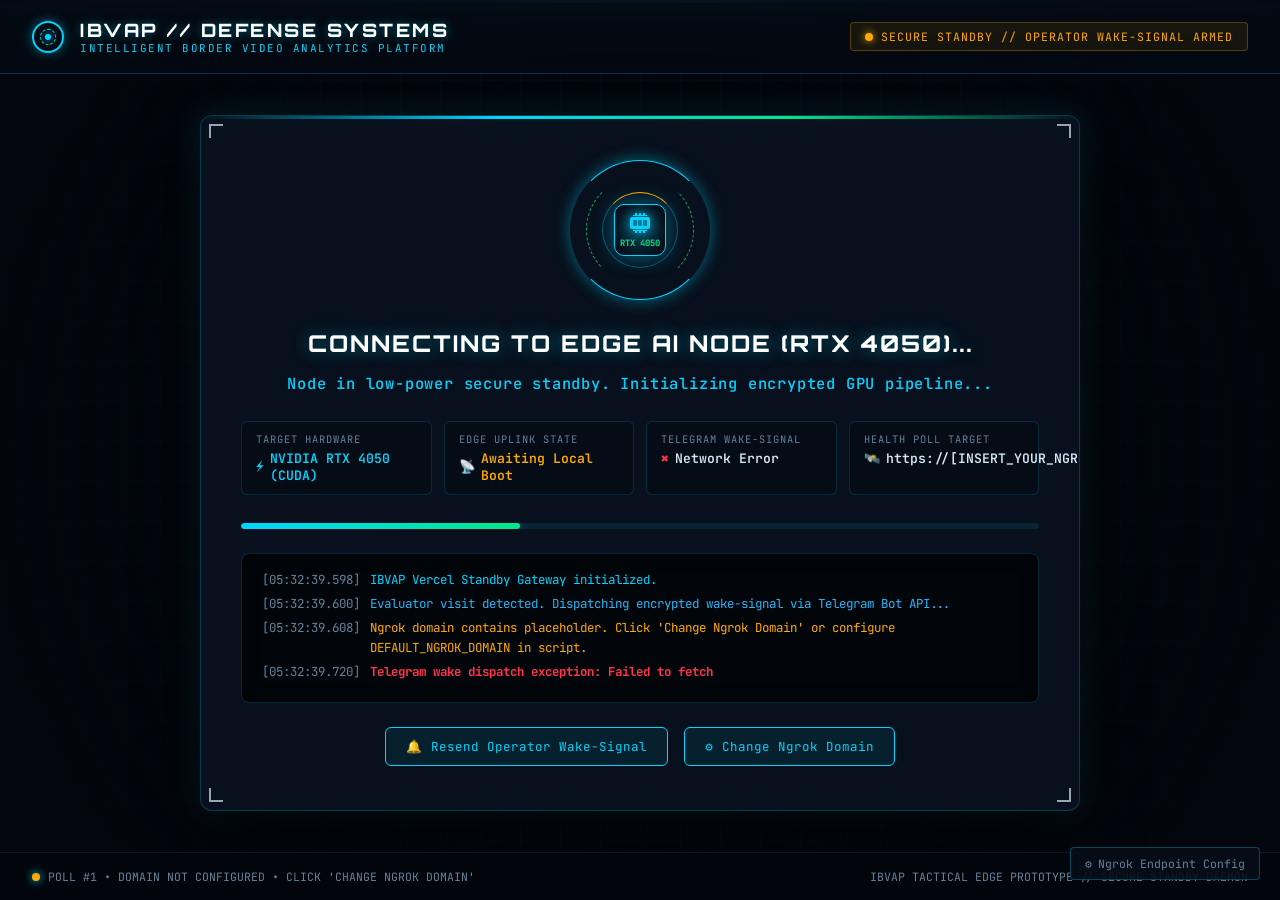
==== standby/index.html @ 7b565c53 "feat: add Vercel standby frontend with Telegram alert and /api/health endpoint" ====
<!DOCTYPE html>
<html lang="en">
<head>
  <meta charset="UTF-8" />
  <meta name="viewport" content="width=device-width, initial-scale=1.0" />
  <title>IBVAP // Standby - Connecting to Edge AI Node (RTX 4050)</title>
  <meta name="description" content="Intelligent Border Video Analytics Platform (IBVAP) Edge Node Standby Gateway. Automated GPU Node Awakening & Live Dashboard Handshake." />

  <!-- Google Fonts: Orbitron, JetBrains Mono, Inter -->
  <link rel="preconnect" href="https://fonts.googleapis.com" />
  <link rel="preconnect" href="https://fonts.gstatic.com" crossorigin />
  <link href="https://fonts.googleapis.com/css2?family=Inter:wght@300;400;500;600;700&family=JetBrains+Mono:ital,wght@0,300;0,400;0,600;0,700;1,400&family=Orbitron:wght@600;700;800;900&display=swap" rel="stylesheet" />

  <style>
    :root {
      --bg-deep: #03070d;
      --bg-surface: #070e18;
      --bg-card: rgba(10, 20, 34, 0.78);
      --bg-card-border: rgba(0, 212, 255, 0.22);
      
      --cyan-core: #00d4ff;
      --cyan-glow: rgba(0, 212, 255, 0.45);
      --cyan-dim: rgba(0, 212, 255, 0.12);

      --emerald-core: #00e887;
      --emerald-glow: rgba(0, 232, 135, 0.5);
      --emerald-dim: rgba(0, 232, 135, 0.12);

      --amber-core: #ffaa00;
      --amber-glow: rgba(255, 170, 0, 0.4);
      --amber-dim: rgba(255, 170, 0, 0.12);

      --red-core: #ff334b;
      --red-glow: rgba(255, 51, 75, 0.4);

      --text-main: #d3e7f5;
      --text-dim: #648299;
      --text-highlight: #ffffff;

      --font-display: 'Orbitron', -apple-system, sans-serif;
      --font-mono: 'JetBrains Mono', monospace;
      --font-body: 'Inter', -apple-system, sans-serif;
    }

    * {
      box-sizing: border-box;
      margin: 0;
      padding: 0;
    }

    body {
      background-color: var(--bg-deep);
      color: var(--text-main);
      font-family: var(--font-body);
      min-height: 100vh;
      overflow-x: hidden;
      display: flex;
      flex-direction: column;
      justify-content: space-between;
      position: relative;
    }

    /* Tactical Background Matrix Grid & Radial Scan */
    .bg-grid {
      position: fixed;
      inset: 0;
      background-image: 
        linear-gradient(to right, rgba(0, 212, 255, 0.04) 1px, transparent 1px),
        linear-gradient(to bottom, rgba(0, 212, 255, 0.04) 1px, transparent 1px);
      background-size: 40px 40px;
      pointer-events: none;
      z-index: 0;
    }

    .bg-vignette {
      position: fixed;
      inset: 0;
      background: radial-gradient(circle at center, transparent 20%, #03070d 85%);
      pointer-events: none;
      z-index: 1;
    }

    .scanline {
      position: fixed;
      top: 0;
      left: 0;
      width: 100%;
      height: 3px;
      background: linear-gradient(90deg, transparent, var(--cyan-core), transparent);
      opacity: 0.6;
      box-shadow: 0 0 16px var(--cyan-core);
      animation: scanline 7s ease-in-out infinite;
      pointer-events: none;
      z-index: 2;
    }

    @keyframes scanline {
      0% { top: -5%; opacity: 0; }
      15% { opacity: 0.6; }
      85% { opacity: 0.6; }
      100% { top: 105%; opacity: 0; }
    }

    /* Top Military Header */
    header {
      position: relative;
      z-index: 10;
      display: flex;
      align-items: center;
      justify-content: space-between;
      padding: 18px 32px;
      border-bottom: 1px solid var(--bg-card-border);
      background: rgba(4, 10, 18, 0.85);
      backdrop-filter: blur(12px);
    }

    .brand-cluster {
      display: flex;
      align-items: center;
      gap: 16px;
    }

    .radar-icon {
      width: 32px;
      height: 32px;
      border: 2px solid var(--cyan-core);
      border-radius: 50%;
      position: relative;
      display: flex;
      align-items: center;
      justify-content: center;
      box-shadow: 0 0 12px var(--cyan-glow);
    }

    .radar-icon::before {
      content: '';
      position: absolute;
      width: 14px;
      height: 14px;
      border-radius: 50%;
      border: 1px dashed var(--cyan-core);
      animation: spin 6s linear infinite;
    }

    .radar-icon::after {
      content: '';
      width: 6px;
      height: 6px;
      background: var(--cyan-core);
      border-radius: 50%;
      box-shadow: 0 0 8px var(--cyan-core);
    }

    @keyframes spin {
      from { transform: rotate(0deg); }
      to { transform: rotate(360deg); }
    }

    .brand-title {
      font-family: var(--font-display);
      font-size: 1.15rem;
      letter-spacing: 2.5px;
      font-weight: 800;
      color: var(--text-highlight);
      text-shadow: 0 0 10px var(--cyan-glow);
    }

    .brand-sub {
      font-family: var(--font-mono);
      font-size: 0.68rem;
      letter-spacing: 1.5px;
      color: var(--cyan-core);
    }

    .security-badge {
      display: flex;
      align-items: center;
      gap: 8px;
      background: rgba(255, 170, 0, 0.08);
      border: 1px solid rgba(255, 170, 0, 0.28);
      padding: 6px 14px;
      border-radius: 4px;
      font-family: var(--font-mono);
      font-size: 0.72rem;
      letter-spacing: 1px;
      color: var(--amber-core);
    }

    .pulsing-amber-dot {
      width: 8px;
      height: 8px;
      background: var(--amber-core);
      border-radius: 50%;
      box-shadow: 0 0 8px var(--amber-core);
      animation: pulse-dot 1.8s ease-in-out infinite;
    }

    @keyframes pulse-dot {
      0%, 100% { transform: scale(1); opacity: 1; }
      50% { transform: scale(1.4); opacity: 0.4; }
    }

    /* Main Center Container */
    main {
      position: relative;
      z-index: 10;
      flex: 1;
      display: flex;
      align-items: center;
      justify-content: center;
      padding: 32px 20px;
    }

    .standby-card {
      width: 100%;
      max-width: 880px;
      background: var(--bg-card);
      backdrop-filter: blur(20px);
      border: 1px solid var(--bg-card-border);
      border-radius: 12px;
      box-shadow: 0 20px 60px rgba(0, 0, 0, 0.7), 0 0 35px rgba(0, 212, 255, 0.12);
      padding: 44px 40px;
      display: flex;
      flex-direction: column;
      align-items: center;
      text-align: center;
      position: relative;
      overflow: hidden;
      transition: all 0.5s cubic-bezier(0.16, 1, 0.3, 1);
    }

    .standby-card::before {
      content: '';
      position: absolute;
      top: 0;
      left: 0;
      width: 100%;
      height: 3px;
      background: linear-gradient(90deg, transparent, var(--cyan-core), var(--emerald-core), transparent);
    }

    /* Corner Sci-Fi Bracket Accents */
    .corner-accent {
      position: absolute;
      width: 14px;
      height: 14px;
      border-color: var(--cyan-core);
      pointer-events: none;
      opacity: 0.7;
    }
    .corner-tl { top: 8px; left: 8px; border-top: 2px solid; border-left: 2px solid; }
    .corner-tr { top: 8px; right: 8px; border-top: 2px solid; border-right: 2px solid; }
    .corner-bl { bottom: 8px; left: 8px; border-bottom: 2px solid; border-left: 2px solid; }
    .corner-br { bottom: 8px; right: 8px; border-bottom: 2px solid; border-right: 2px solid; }

    /* Orbital GPU Scanner */
    .scanner-hub {
      width: 140px;
      height: 140px;
      position: relative;
      margin-bottom: 28px;
      display: flex;
      align-items: center;
      justify-content: center;
    }

    .ring {
      position: absolute;
      border-radius: 50%;
      border: 1px solid transparent;
      box-sizing: border-box;
    }

    .ring-outer {
      inset: 0;
      border-top-color: var(--cyan-core);
      border-bottom-color: var(--cyan-core);
      animation: spin 7s cubic-bezier(0.4, 0, 0.2, 1) infinite;
      box-shadow: 0 0 16px var(--cyan-glow);
    }

    .ring-mid {
      inset: 16px;
      border-left-color: rgba(0, 232, 135, 0.7);
      border-right-color: rgba(0, 232, 135, 0.7);
      border-style: dashed;
      animation: spin-reverse 9s linear infinite;
    }

    .ring-inner {
      inset: 32px;
      border: 1px solid rgba(0, 212, 255, 0.35);
      border-top-color: var(--amber-core);
      animation: spin 4s linear infinite;
    }

    .gpu-core {
      width: 52px;
      height: 52px;
      background: radial-gradient(circle, rgba(0, 212, 255, 0.25) 0%, rgba(7, 14, 24, 0.9) 80%);
      border: 1px solid var(--cyan-core);
      border-radius: 10px;
      display: flex;
      flex-direction: column;
      align-items: center;
      justify-content: center;
      box-shadow: 0 0 20px var(--cyan-glow);
      transition: all 0.4s ease;
    }

    .gpu-icon-svg {
      width: 24px;
      height: 24px;
      fill: var(--cyan-core);
      filter: drop-shadow(0 0 6px var(--cyan-core));
    }

    .gpu-sub {
      font-family: var(--font-mono);
      font-size: 0.55rem;
      color: var(--emerald-core);
      font-weight: 700;
      margin-top: 2px;
    }

    @keyframes spin-reverse {
      from { transform: rotate(360deg); }
      to { transform: rotate(0deg); }
    }

    /* Primary Headings Required by User */
    .primary-title {
      font-family: var(--font-display);
      font-size: 1.45rem;
      font-weight: 800;
      letter-spacing: 2px;
      color: var(--text-highlight);
      margin-bottom: 12px;
      text-transform: uppercase;
      text-shadow: 0 0 16px var(--cyan-glow);
      line-height: 1.35;
    }

    .secondary-subtitle {
      font-family: var(--font-mono);
      font-size: 0.96rem;
      color: var(--cyan-core);
      letter-spacing: 0.8px;
      margin-bottom: 26px;
      font-weight: 500;
      line-height: 1.5;
    }

    /* Spec & Telemetry Pills */
    .specs-grid {
      display: grid;
      grid-template-columns: repeat(auto-fit, minmax(180px, 1fr));
      gap: 12px;
      width: 100%;
      margin-bottom: 28px;
    }

    .spec-item {
      background: rgba(5, 12, 22, 0.7);
      border: 1px solid rgba(0, 212, 255, 0.16);
      border-radius: 6px;
      padding: 10px 14px;
      text-align: left;
    }

    .spec-label {
      font-family: var(--font-mono);
      font-size: 0.65rem;
      color: var(--text-dim);
      letter-spacing: 1px;
      text-transform: uppercase;
      margin-bottom: 4px;
    }

    .spec-val {
      font-family: var(--font-mono);
      font-size: 0.82rem;
      font-weight: 600;
      color: var(--text-main);
      display: flex;
      align-items: center;
      gap: 6px;
    }

    .val-active {
      color: var(--cyan-core);
    }
    
    .val-wake {
      color: var(--amber-core);
    }

    .val-online {
      color: var(--emerald-core);
    }

    /* Live Progress Pipeline */
    .progress-wrapper {
      width: 100%;
      margin-bottom: 24px;
    }

    .progress-bar-bg {
      width: 100%;
      height: 6px;
      background: rgba(0, 212, 255, 0.1);
      border-radius: 3px;
      overflow: hidden;
      position: relative;
    }

    .progress-bar-fill {
      position: absolute;
      top: 0;
      left: 0;
      height: 100%;
      width: 35%;
      background: linear-gradient(90deg, var(--cyan-core), var(--emerald-core));
      box-shadow: 0 0 12px var(--cyan-glow);
      border-radius: 3px;
      animation: indeterminate-flow 2.2s infinite ease-in-out;
      transition: width 0.3s ease;
    }

    @keyframes indeterminate-flow {
      0% { left: 0%; width: 15%; }
      50% { left: 40%; width: 50%; }
      100% { left: 95%; width: 10%; }
    }

    /* Terminal Console Output */
    .terminal-console {
      width: 100%;
      background: #02060b;
      border: 1px solid rgba(0, 212, 255, 0.18);
      border-radius: 8px;
      padding: 16px 20px;
      text-align: left;
      font-family: var(--font-mono);
      font-size: 0.78rem;
      line-height: 1.6;
      max-height: 180px;
      overflow-y: auto;
      box-shadow: inset 0 0 15px rgba(0, 0, 0, 0.9);
      margin-bottom: 24px;
    }

    .terminal-line {
      display: flex;
      gap: 10px;
      margin-bottom: 4px;
    }

    .timestamp {
      color: var(--text-dim);
      user-select: none;
    }

    .tag-sys { color: var(--cyan-core); }
    .tag-alert { color: var(--red-core); font-weight: 700; }
    .tag-tg { color: #29b6f6; }
    .tag-poll { color: var(--amber-core); }
    .tag-success { color: var(--emerald-core); font-weight: 700; }

    /* Success / Ready State Overrides */
    .state-online .ring-outer {
      border-color: var(--emerald-core);
      box-shadow: 0 0 25px var(--emerald-glow);
    }
    .state-online .gpu-core {
      border-color: var(--emerald-core);
      box-shadow: 0 0 30px var(--emerald-glow);
      background: radial-gradient(circle, rgba(0, 232, 135, 0.35) 0%, rgba(7, 14, 24, 0.9) 80%);
    }
    .state-online .gpu-icon-svg {
      fill: var(--emerald-core);
      filter: drop-shadow(0 0 8px var(--emerald-core));
    }
    .state-online .primary-title {
      color: var(--emerald-core);
      text-shadow: 0 0 20px var(--emerald-glow);
    }
    .state-online .progress-bar-fill {
      width: 100% !important;
      left: 0 !important;
      background: var(--emerald-core) !important;
      animation: none !important;
      box-shadow: 0 0 20px var(--emerald-glow);
    }

    /* Fallback / Manual Action Bar */
    .action-row {
      display: flex;
      align-items: center;
      justify-content: center;
      gap: 16px;
      flex-wrap: wrap;
      width: 100%;
    }

    .btn-action {
      background: rgba(0, 212, 255, 0.08);
      border: 1px solid var(--cyan-core);
      color: var(--cyan-core);
      font-family: var(--font-mono);
      font-size: 0.78rem;
      letter-spacing: 1px;
      padding: 10px 20px;
      border-radius: 6px;
      cursor: pointer;
      display: inline-flex;
      align-items: center;
      gap: 8px;
      text-decoration: none;
      transition: all 0.2s ease;
    }

    .btn-action:hover {
      background: var(--cyan-core);
      color: #03070d;
      box-shadow: 0 0 16px var(--cyan-glow);
    }

    .btn-emerald {
      border-color: var(--emerald-core);
      color: var(--emerald-core);
      background: rgba(0, 232, 135, 0.1);
    }

    .btn-emerald:hover {
      background: var(--emerald-core);
      color: #03070d;
      box-shadow: 0 0 20px var(--emerald-glow);
    }

    /* Configuration Modal Drawer */
    .config-trigger-btn {
      position: fixed;
      bottom: 20px;
      right: 20px;
      background: rgba(7, 14, 24, 0.9);
      border: 1px solid rgba(0, 212, 255, 0.3);
      color: var(--text-dim);
      font-family: var(--font-mono);
      font-size: 0.72rem;
      padding: 8px 14px;
      border-radius: 4px;
      cursor: pointer;
      z-index: 100;
      display: flex;
      align-items: center;
      gap: 6px;
      transition: all 0.2s;
    }

    .config-trigger-btn:hover {
      color: var(--cyan-core);
      border-color: var(--cyan-core);
      box-shadow: 0 0 10px var(--cyan-glow);
    }

    .modal-overlay {
      display: none;
      position: fixed;
      inset: 0;
      background: rgba(2, 6, 11, 0.85);
      backdrop-filter: blur(8px);
      z-index: 999;
      align-items: center;
      justify-content: center;
      padding: 20px;
    }

    .modal-overlay.active {
      display: flex;
    }

    .config-box {
      width: 100%;
      max-width: 520px;
      background: var(--bg-surface);
      border: 1px solid var(--cyan-core);
      border-radius: 8px;
      padding: 28px;
      box-shadow: 0 0 40px var(--cyan-glow);
      font-family: var(--font-body);
      text-align: left;
    }

    .config-box h3 {
      font-family: var(--font-display);
      font-size: 1.1rem;
      color: var(--text-highlight);
      margin-bottom: 8px;
      letter-spacing: 1px;
    }

    .config-box p {
      font-size: 0.85rem;
      color: var(--text-dim);
      margin-bottom: 20px;
      line-height: 1.4;
    }

    .input-group {
      margin-bottom: 16px;
    }

    .input-group label {
      display: block;
      font-family: var(--font-mono);
      font-size: 0.72rem;
      color: var(--cyan-core);
      margin-bottom: 6px;
      letter-spacing: 0.5px;
    }

    .input-group input {
      width: 100%;
      background: #02060b;
      border: 1px solid rgba(0, 212, 255, 0.25);
      border-radius: 4px;
      padding: 10px 14px;
      color: #fff;
      font-family: var(--font-mono);
      font-size: 0.84rem;
      outline: none;
    }

    .input-group input:focus {
      border-color: var(--cyan-core);
      box-shadow: 0 0 10px var(--cyan-glow);
    }

    .modal-actions {
      display: flex;
      justify-content: flex-end;
      gap: 12px;
      margin-top: 24px;
    }

    /* Footer */
    footer {
      position: relative;
      z-index: 10;
      padding: 16px 32px;
      border-top: 1px solid rgba(0, 212, 255, 0.1);
      display: flex;
      align-items: center;
      justify-content: space-between;
      font-family: var(--font-mono);
      font-size: 0.72rem;
      color: var(--text-dim);
      background: rgba(3, 7, 13, 0.9);
    }

    .footer-status {
      display: flex;
      align-items: center;
      gap: 8px;
    }

    .ping-pulse {
      width: 8px;
      height: 8px;
      border-radius: 50%;
      background: var(--cyan-core);
      box-shadow: 0 0 8px var(--cyan-core);
    }

    @media (max-width: 768px) {
      header { padding: 14px 18px; }
      .security-badge { display: none; }
      .standby-card { padding: 30px 18px; }
      .primary-title { font-size: 1.15rem; }
      .secondary-subtitle { font-size: 0.85rem; }
      .specs-grid { grid-template-columns: 1fr; }
      footer { flex-direction: column; gap: 8px; text-align: center; }
    }
  </style>
</head>
<body>

  <!-- Background Decorative Cyber Canvas -->
  <div class="bg-grid"></div>
  <div class="bg-vignette"></div>
  <div class="scanline"></div>

  <!-- Header -->
  <header>
    <div class="brand-cluster">
      <div class="radar-icon"></div>
      <div>
        <div class="brand-title">IBVAP // DEFENSE SYSTEMS</div>
        <div class="brand-sub">INTELLIGENT BORDER VIDEO ANALYTICS PLATFORM</div>
      </div>
    </div>
    <div class="security-badge">
      <div class="pulsing-amber-dot"></div>
      <span>SECURE STANDBY // OPERATOR WAKE-SIGNAL ARMED</span>
    </div>
  </header>

  <!-- Main Hero Card -->
  <main>
    <div class="standby-card" id="mainCard">
      <!-- Sci-Fi Corner Brackets -->
      <div class="corner-accent corner-tl"></div>
      <div class="corner-accent corner-tr"></div>
      <div class="corner-accent corner-bl"></div>
      <div class="corner-accent corner-br"></div>

      <!-- Orbital Scanner Hub -->
      <div class="scanner-hub">
        <div class="ring ring-outer"></div>
        <div class="ring ring-mid"></div>
        <div class="ring ring-inner"></div>
        <div class="gpu-core" id="gpuCoreIcon">
          <svg class="gpu-icon-svg" viewBox="0 0 24 24">
            <path d="M4 6h16a2 2 0 0 1 2 2v8a2 2 0 0 1-2 2H4a2 2 0 0 1-2-2V8a2 2 0 0 1 2-2zm2 3a1 1 0 0 0-1 1v4a1 1 0 0 0 1 1h2a1 1 0 0 0 1-1v-4a1 1 0 0 0-1-1H6zm5 0a1 1 0 0 0-1 1v4a1 1 0 0 0 1 1h2a1 1 0 0 0 1-1v-4a1 1 0 0 0-1-1h-2zm5 0a1 1 0 0 0-1 1v4a1 1 0 0 0 1 1h2a1 1 0 0 0 1-1v-4a1 1 0 0 0-1-1h-2zM7 2v2H5v1h14V4h-2V2h-2v2h-2V2h-2v2H9V2H7zm0 18v2h2v-2h2v2h2v-2h2v2h2v-2h2v-1H5v1h2z"/>
          </svg>
          <div class="gpu-sub">RTX 4050</div>
        </div>
      </div>

      <!-- Mandatory UI Labels -->
      <h1 class="primary-title" id="statusTitle">
        CONNECTING TO EDGE AI NODE (RTX 4050)...
      </h1>
      <p class="secondary-subtitle" id="statusSubtitle">
        Node in low-power secure standby. Initializing encrypted GPU pipeline...
      </p>

      <!-- Hardware Telemetry Matrix -->
      <div class="specs-grid">
        <div class="spec-item">
          <div class="spec-label">Target Hardware</div>
          <div class="spec-val val-active">
            <span>⚡</span> NVIDIA RTX 4050 (CUDA)
          </div>
        </div>
        <div class="spec-item">
          <div class="spec-label">Edge Uplink State</div>
          <div class="spec-val val-wake" id="uplinkState">
            <span>📡</span> Awaiting Local Boot
          </div>
        </div>
        <div class="spec-item">
          <div class="spec-label">Telegram Wake-Signal</div>
          <div class="spec-val" id="telegramBadge">
            <span>⏳</span> Dispatching...
          </div>
        </div>
        <div class="spec-item">
          <div class="spec-label">Health Poll Target</div>
          <div class="spec-val" id="healthDomainDisplay" title="/api/health">
            <span>🛰️</span> Connecting...
          </div>
        </div>
      </div>

      <!-- Realtime Indeterminate Pipeline -->
      <div class="progress-wrapper">
        <div class="progress-bar-bg">
          <div class="progress-bar-fill" id="progressBar"></div>
        </div>
      </div>

      <!-- Realtime Terminal Log Readout -->
      <div class="terminal-console" id="terminalConsole" aria-live="polite">
        <!-- Lines dynamically inserted via JavaScript -->
      </div>

      <!-- Live Action Buttons -->
      <div class="action-row" id="actionRow">
        <button class="btn-action" id="btnResendTelegram" onclick="triggerTelegramWakeSignal(true)">
          <span>🔔</span> Resend Operator Wake-Signal
        </button>
        <button class="btn-action" onclick="openConfigModal()">
          <span>⚙️</span> Change Ngrok Domain
        </button>
      </div>

    </div>
  </main>

  <!-- Configuration Floating Trigger -->
  <button class="config-trigger-btn" onclick="openConfigModal()">
    <span>⚙️</span> Ngrok Endpoint Config
  </button>

  <!-- Ngrok Settings Modal -->
  <div class="modal-overlay" id="configModal">
    <div class="config-box">
      <h3>EDGE NODE CONFIGURATION</h3>
      <p>Configure your static Ngrok or tunneling URL to automatically monitor when your laptop's IBVAP backend comes online.</p>
      
      <div class="input-group">
        <label for="ngrokInput">NGROK TUNNEL BASE DOMAIN</label>
        <input type="text" id="ngrokInput" placeholder="https://your-static-domain.ngrok-free.app" />
      </div>

      <div class="input-group">
        <label for="redirectInput">DASHBOARD REDIRECT TARGET</label>
        <input type="text" id="redirectInput" placeholder="/frontend" />
      </div>

      <div class="modal-actions">
        <button class="btn-action" onclick="closeConfigModal()">Cancel</button>
        <button class="btn-action btn-emerald" onclick="saveNgrokConfig()">Save & Ping Now</button>
      </div>
    </div>
  </div>

  <!-- Footer -->
  <footer>
    <div class="footer-status">
      <div class="ping-pulse" id="pingPulse"></div>
      <span id="pingTelemetry">AWAITING HANDSHAKE...</span>
    </div>
    <div>IBVAP TACTICAL EDGE PROTOTYPE // SECURE STANDBY DAEMON</div>
  </footer>

  <!-- Core JavaScript Pipeline -->
  <script>
    /* =========================================================================
       IBVAP Vercel Standby Controller
       =========================================================================
       1. Sends Telegram wake notification immediately on page load
       2. Continuously polls Ngrok edge health endpoint: /api/health
       3. On 200 OK, automatically transitions UI and redirects to live dashboard
       ========================================================================= */

    // 1. NGTOK DOMAIN CONFIGURATION
    // You can replace the default below, or update it via the UI / URL param (?ngrok=https://...)
    const DEFAULT_NGROK_DOMAIN = "https://[INSERT_YOUR_NGROK_STATIC_DOMAIN_HERE]";
    
    // Telegram Bot Target Config (as instructed)
    const TELEGRAM_ENDPOINT = "https://api.telegram.org/bot8805242238:AAEVKYJMVSu4r9-gIsufvS8MvkPtVLeoPfU/sendMessage";
    const TELEGRAM_PAYLOAD = {
      chat_id: "-5593775513",
      text: "🚨 URGENT: An evaluator just opened the IBVAP link! Boot the local server immediately."
    };

    // Polling Intervals
    const POLL_INTERVAL_MS = 2500; // ping every 2.5 seconds
    let pollCount = 0;
    let isNodeOnline = false;
    let pollTimer = null;

    // Helper: Resolve active Ngrok base URL (priority: URL param -> localStorage -> default constant)
    function getActiveNgrokBase() {
      const urlParams = new URLSearchParams(window.location.search);
      const urlParamDomain = urlParams.get('ngrok');
      if (urlParamDomain && urlParamDomain.trim() !== "") {
        return urlParamDomain.trim().replace(/\/+$/, '');
      }

      const storedDomain = localStorage.getItem("IBVAP_NGROK_DOMAIN");
      if (storedDomain && storedDomain.trim() !== "") {
        return storedDomain.trim().replace(/\/+$/, '');
      }

      return DEFAULT_NGROK_DOMAIN.replace(/\/+$/, '');
    }

    function getActiveRedirectPath() {
      return localStorage.getItem("IBVAP_REDIRECT_PATH") || "/frontend";
    }

    // Terminal Logger UI Helper
    const terminalEl = document.getElementById("terminalConsole");
    function logTerminal(message, tagClass = "tag-sys") {
      const line = document.createElement("div");
      line.className = "terminal-line";
      
      const now = new Date();
      const timeStr = now.toTimeString().split(" ")[0] + "." + String(now.getMilliseconds()).padStart(3, "0");
      
      line.innerHTML = `
        <span class="timestamp">[${timeStr}]</span>
        <span class="${tagClass}">${message}</span>
      `;
      terminalEl.appendChild(line);
      terminalEl.scrollTop = terminalEl.scrollHeight;
    }

    // =========================================================================
    // STEP 1: IMMEDIATELY SEND TELEGRAM NOTIFICATION ON PAGE LOAD
    // =========================================================================
    async function triggerTelegramWakeSignal(isManual = false) {
      const badge = document.getElementById("telegramBadge");
      
      if (isManual) {
        logTerminal("Manual operator wake-signal requested...", "tag-tg");
      } else {
        logTerminal("Evaluator visit detected. Dispatching encrypted wake-signal via Telegram Bot API...", "tag-tg");
      }

      try {
        const response = await fetch(TELEGRAM_ENDPOINT, {
          method: "POST",
          headers: {
            "Content-Type": "application/json"
          },
          body: JSON.stringify(TELEGRAM_PAYLOAD)
        });

        if (response.ok) {
          const resData = await response.json();
          badge.innerHTML = `<span style="color:var(--emerald-core)">✔</span> Operator Notified`;
          badge.classList.add("val-online");
          logTerminal("Telegram wake-signal confirmed: Operator notified to boot RTX 4050 server.", "tag-success");
        } else {
          const errText = await response.text();
          badge.innerHTML = `<span style="color:var(--amber-core)">⚠</span> HTTP ${response.status}`;
          logTerminal(`Telegram Bot responded with HTTP ${response.status}. Retrying may be needed.`, "tag-alert");
          console.warn("Telegram response:", response.status, errText);
        }
      } catch (err) {
        badge.innerHTML = `<span style="color:var(--red-core)">✖</span> Network Error`;
        logTerminal(`Telegram wake dispatch exception: ${err.message}`, "tag-alert");
        console.error("Telegram error:", err);
      }
    }

    // =========================================================================
    // STEP 2: CONTINUOUS HEALTH POLLING (https://.../api/health)
    // =========================================================================
    async function pollEdgeHealth() {
      if (isNodeOnline) return;

      const baseDomain = getActiveNgrokBase();
      const healthUrl = `${baseDomain}/api/health`;
      pollCount++;

      const isPlaceholder = baseDomain.includes("[INSERT_YOUR_NGROK_STATIC_DOMAIN_HERE]");
      const pulseEl = document.getElementById("pingPulse");
      const telemetryEl = document.getElementById("pingTelemetry");
      const domainDisplay = document.getElementById("healthDomainDisplay");

      // Short readable domain label for display
      let domainLabel = baseDomain;
      try {
        domainLabel = new URL(baseDomain).host;
      } catch (_) {}
      domainDisplay.innerHTML = `<span>🛰️</span> ${domainLabel}`;

      if (isPlaceholder) {
        telemetryEl.textContent = `POLL #${pollCount} • DOMAIN NOT CONFIGURED • CLICK 'CHANGE NGROK DOMAIN'`;
        pulseEl.style.background = "var(--amber-core)";
        if (pollCount % 4 === 1) {
          logTerminal(`Ngrok domain contains placeholder. Click 'Change Ngrok Domain' or configure DEFAULT_NGROK_DOMAIN in script.`, "tag-poll");
        }
        pollTimer = setTimeout(pollEdgeHealth, POLL_INTERVAL_MS);
        return;
      }

      pulseEl.style.background = "var(--cyan-core)";
      telemetryEl.textContent = `PINGING NODE (POLL #${pollCount})...`;

      const startTime = performance.now();

      try {
        // ngrok-skip-browser-warning avoids free-tier ngrok interstitial pages
        const response = await fetch(healthUrl, {
          method: "GET",
          headers: {
            "ngrok-skip-browser-warning": "true",
            "Accept": "application/json"
          },
          cache: "no-store"
        });

        const elapsedMs = Math.round(performance.now() - startTime);

        if (response.status === 200) {
          // ===================================================================
          // STEP 3: 200 OK DETECTED -> TRANSITION & REDIRECT!
          // ===================================================================
          handleNodeOnline(baseDomain, elapsedMs);
          return;
        } else {
          telemetryEl.textContent = `POLL #${pollCount} • HTTP ${response.status} • RETRYING IN 2.5s`;
          pulseEl.style.background = "var(--amber-core)";
          logTerminal(`Health probe #${pollCount} returned HTTP ${response.status} (${elapsedMs}ms). Awaiting node startup...`, "tag-poll");
        }
      } catch (err) {
        const elapsedMs = Math.round(performance.now() - startTime);
        telemetryEl.textContent = `POLL #${pollCount} • OFFLINE (${elapsedMs}ms) • RETRYING IN 2.5s`;
        pulseEl.style.background = "var(--amber-core)";
        
        if (pollCount === 1 || pollCount % 5 === 0) {
          logTerminal(`Health probe #${pollCount}: Node unreachable (${err.name}). Low-power standby active.`, "tag-poll");
        }
      }

      // Schedule next continuous health poll
      pollTimer = setTimeout(pollEdgeHealth, POLL_INTERVAL_MS);
    }

    // =========================================================================
    // STEP 4: HARDWARE BOOT DETECTED -> REMOVE LOADING UI & REDIRECT
    // =========================================================================
    function handleNodeOnline(baseDomain, latencyMs) {
      isNodeOnline = true;
      clearTimeout(pollTimer);

      const redirectPath = getActiveRedirectPath();
      // Resolve clean target dashboard URL
      const targetUrl = `${baseDomain}${redirectPath.startsWith('/') ? '' : '/'}${redirectPath}`;

      logTerminal(`🚀 HTTP 200 OK RECEIVED (${latencyMs}ms)! EDGE AI NODE ONLINE!`, "tag-success");
      logTerminal(`GPU Pipeline ready. Redirecting to Live Surveillance Dashboard: ${targetUrl}`, "tag-success");

      // Visual state transition
      const mainCard = document.getElementById("mainCard");
      const statusTitle = document.getElementById("statusTitle");
      const statusSubtitle = document.getElementById("statusSubtitle");
      const uplinkState = document.getElementById("uplinkState");
      const pulseEl = document.getElementById("pingPulse");
      const telemetryEl = document.getElementById("pingTelemetry");
      const actionRow = document.getElementById("actionRow");

      mainCard.classList.add("state-online");
      statusTitle.textContent = "EDGE AI NODE (RTX 4050) ONLINE!";
      statusSubtitle.textContent = "Hardware boot verified. GPU pipeline initialized. Redirecting to live dashboard...";
      
      uplinkState.innerHTML = `<span>🟢</span> ACTIVE (CUDA:0)`;
      uplinkState.className = "spec-val val-online";

      pulseEl.style.background = "var(--emerald-core)";
      telemetryEl.textContent = `NODE ONLINE • 200 OK (${latencyMs}ms) • REDIRECTING...`;

      // Provide immediate launch action button as fail-safe
      actionRow.innerHTML = `
        <a href="${targetUrl}" class="btn-action btn-emerald" style="font-size:0.92rem; padding: 12px 28px;">
          <span>⚡</span> ENTER LIVE DASHBOARD NOW
        </a>
      `;

      // Countdown & Redirect
      let countdown = 2;
      const redirectInterval = setInterval(() => {
        if (countdown <= 0) {
          clearInterval(redirectInterval);
          window.location.href = targetUrl;
        } else {
          statusSubtitle.textContent = `Hardware boot verified. Redirecting in ${countdown} second${countdown > 1 ? 's' : ''}...`;
          countdown--;
        }
      }, 1000);
    }

    // =========================================================================
    // MODAL CONFIGURATION LOGIC (User-Friendly Ngrok Domain Setting)
    // =========================================================================
    function openConfigModal() {
      const modal = document.getElementById("configModal");
      const ngrokInput = document.getElementById("ngrokInput");
      const redirectInput = document.getElementById("redirectInput");

      const activeDomain = getActiveNgrokBase();
      ngrokInput.value = activeDomain.includes("[INSERT_YOUR_NGROK_STATIC_DOMAIN_HERE]") ? "" : activeDomain;
      redirectInput.value = getActiveRedirectPath();
      modal.classList.add("active");
    }

    function closeConfigModal() {
      document.getElementById("configModal").classList.remove("active");
    }

    function saveNgrokConfig() {
      const ngrokInput = document.getElementById("ngrokInput");
      const redirectInput = document.getElementById("redirectInput");
      
      const domainVal = ngrokInput.value.trim();
      const redirectVal = redirectInput.value.trim() || "/frontend";

      if (domainVal) {
        localStorage.setItem("IBVAP_NGROK_DOMAIN", domainVal);
        logTerminal(`Ngrok domain updated to: ${domainVal}`, "tag-sys");
      }
      localStorage.setItem("IBVAP_REDIRECT_PATH", redirectVal);

      closeConfigModal();

      // Reset poll counter & ping immediately
      pollCount = 0;
      clearTimeout(pollTimer);
      pollEdgeHealth();
    }

    // =========================================================================
    // INITIALIZATION ON PAGE LOAD
    // =========================================================================
    window.addEventListener("DOMContentLoaded", () => {
      logTerminal("IBVAP Vercel Standby Gateway initialized.", "tag-sys");

      // 1. Send Telegram Notification immediately as requested
      triggerTelegramWakeSignal(false);

      // 2. Start continuous health polling
      pollEdgeHealth();
    });
  </script>
</body>
</html>
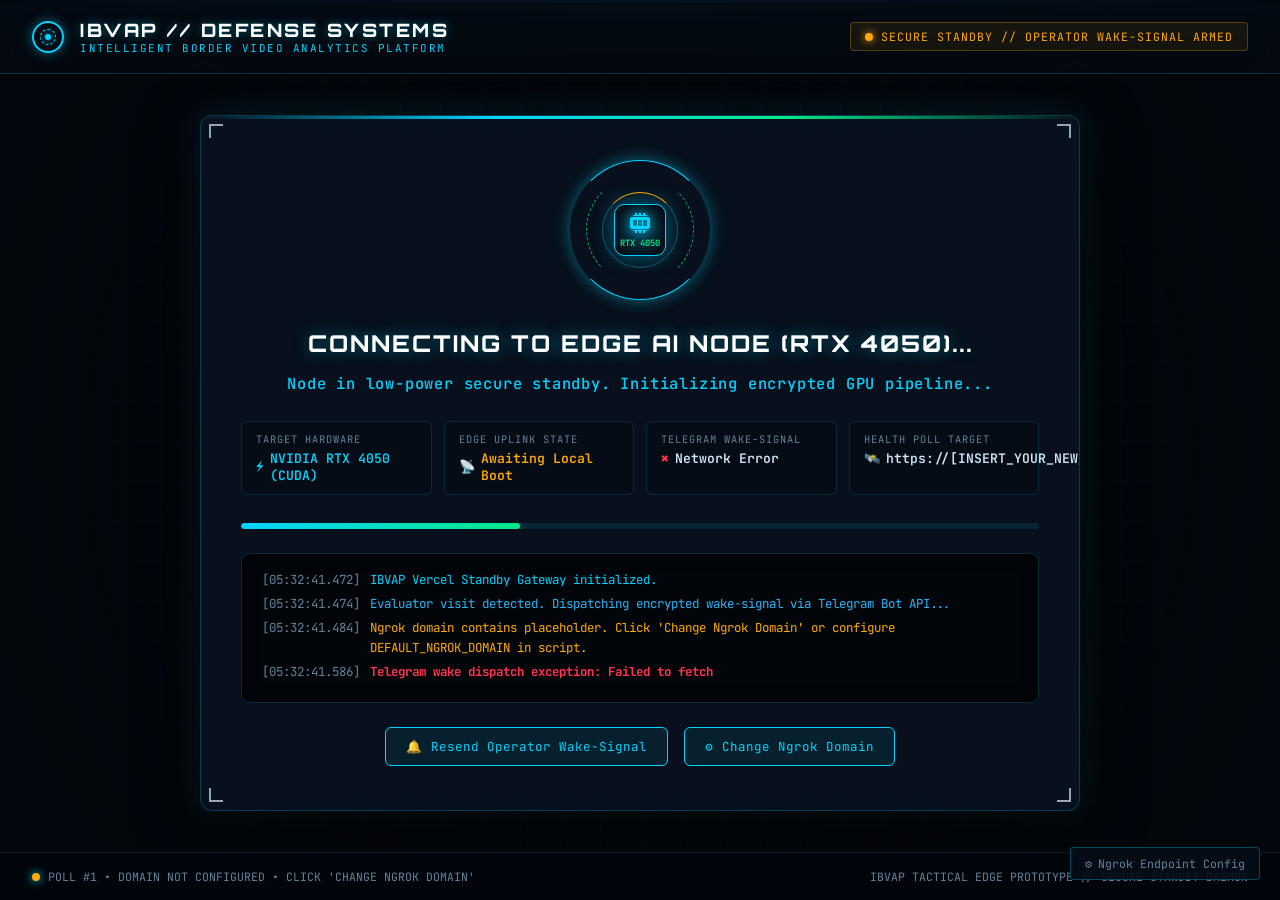
==== commit f94f2af7: "feat: update /api/health and frontend handshake auto-redirect" ====
--- a/standby/index.html
+++ b/standby/index.html
@@ -836,9 +836,9 @@
        3. On 200 OK, automatically transitions UI and redirects to live dashboard
        ========================================================================= */
 
-    // 1. NGTOK DOMAIN CONFIGURATION
-    // You can replace the default below, or update it via the UI / URL param (?ngrok=https://...)
-    const DEFAULT_NGROK_DOMAIN = "https://[INSERT_YOUR_NGROK_STATIC_DOMAIN_HERE]";
+    // 1. NGROK DOMAIN CONFIGURATION
+    // Set your active Ngrok domain below, or update via URL (?ngrok=https://...) or config modal
+    const DEFAULT_NGROK_DOMAIN = "https://[INSERT_YOUR_NEW_NGROK_DOMAIN_HERE]";
     
     // Telegram Bot Target Config (as instructed)
     const TELEGRAM_ENDPOINT = "https://api.telegram.org/bot8805242238:AAEVKYJMVSu4r9-gIsufvS8MvkPtVLeoPfU/sendMessage";
@@ -867,10 +867,6 @@
       }
 
       return DEFAULT_NGROK_DOMAIN.replace(/\/+$/, '');
-    }
-
-    function getActiveRedirectPath() {
-      return localStorage.getItem("IBVAP_REDIRECT_PATH") || "/frontend";
     }
 
     // Terminal Logger UI Helper
@@ -939,7 +935,7 @@
       const healthUrl = `${baseDomain}/api/health`;
       pollCount++;
 
-      const isPlaceholder = baseDomain.includes("[INSERT_YOUR_NGROK_STATIC_DOMAIN_HERE]");
+      const isPlaceholder = baseDomain.includes("[INSERT_YOUR_NEW_NGROK_DOMAIN_HERE]") || baseDomain.includes("[INSERT_YOUR_NGROK_STATIC_DOMAIN_HERE]");
       const pulseEl = document.getElementById("pingPulse");
       const telemetryEl = document.getElementById("pingTelemetry");
       const domainDisplay = document.getElementById("healthDomainDisplay");
@@ -981,7 +977,7 @@
 
         if (response.status === 200) {
           // ===================================================================
-          // STEP 3: 200 OK DETECTED -> TRANSITION & REDIRECT!
+          // STEP 3: 200 OK DETECTED -> HIDE STANDBY UI & REDIRECT IMMEDIATELY!
           // ===================================================================
           handleNodeOnline(baseDomain, elapsedMs);
           return;
@@ -1005,56 +1001,57 @@
     }
 
     // =========================================================================
-    // STEP 4: HARDWARE BOOT DETECTED -> REMOVE LOADING UI & REDIRECT
+    // STEP 4: HARDWARE BOOT DETECTED (200 OK) -> HIDE STANDBY UI & REDIRECT
     // =========================================================================
     function handleNodeOnline(baseDomain, latencyMs) {
       isNodeOnline = true;
       clearTimeout(pollTimer);
 
-      const redirectPath = getActiveRedirectPath();
-      // Resolve clean target dashboard URL
-      const targetUrl = `${baseDomain}${redirectPath.startsWith('/') ? '' : '/'}${redirectPath}`;
+      const targetUrl = baseDomain;
 
       logTerminal(`🚀 HTTP 200 OK RECEIVED (${latencyMs}ms)! EDGE AI NODE ONLINE!`, "tag-success");
-      logTerminal(`GPU Pipeline ready. Redirecting to Live Surveillance Dashboard: ${targetUrl}`, "tag-success");
-
-      // Visual state transition
+      logTerminal(`Redirecting evaluator browser to live node: ${targetUrl}`, "tag-success");
+
+      // 1. Automatically hide the Edge AI Node Standby UI
       const mainCard = document.getElementById("mainCard");
-      const statusTitle = document.getElementById("statusTitle");
-      const statusSubtitle = document.getElementById("statusSubtitle");
-      const uplinkState = document.getElementById("uplinkState");
-      const pulseEl = document.getElementById("pingPulse");
-      const telemetryEl = document.getElementById("pingTelemetry");
-      const actionRow = document.getElementById("actionRow");
-
-      mainCard.classList.add("state-online");
-      statusTitle.textContent = "EDGE AI NODE (RTX 4050) ONLINE!";
-      statusSubtitle.textContent = "Hardware boot verified. GPU pipeline initialized. Redirecting to live dashboard...";
-      
-      uplinkState.innerHTML = `<span>🟢</span> ACTIVE (CUDA:0)`;
-      uplinkState.className = "spec-val val-online";
-
-      pulseEl.style.background = "var(--emerald-core)";
-      telemetryEl.textContent = `NODE ONLINE • 200 OK (${latencyMs}ms) • REDIRECTING...`;
-
-      // Provide immediate launch action button as fail-safe
-      actionRow.innerHTML = `
-        <a href="${targetUrl}" class="btn-action btn-emerald" style="font-size:0.92rem; padding: 12px 28px;">
-          <span>⚡</span> ENTER LIVE DASHBOARD NOW
-        </a>
+      if (mainCard) {
+        mainCard.style.display = "none";
+      }
+
+      // 2. Display immediate high-speed redirect transition
+      const redirectNotice = document.createElement("div");
+      redirectNotice.id = "redirectNotice";
+      redirectNotice.style.cssText = `
+        position: fixed;
+        inset: 0;
+        z-index: 9999;
+        background: #03070d;
+        display: flex;
+        flex-direction: column;
+        align-items: center;
+        justify-content: center;
+        text-align: center;
+        font-family: 'Orbitron', monospace;
+        color: #00e887;
+        gap: 16px;
       `;
-
-      // Countdown & Redirect
-      let countdown = 2;
-      const redirectInterval = setInterval(() => {
-        if (countdown <= 0) {
-          clearInterval(redirectInterval);
-          window.location.href = targetUrl;
-        } else {
-          statusSubtitle.textContent = `Hardware boot verified. Redirecting in ${countdown} second${countdown > 1 ? 's' : ''}...`;
-          countdown--;
-        }
-      }, 1000);
+      redirectNotice.innerHTML = `
+        <div style="font-size: 1.8rem; font-weight: 800; text-shadow: 0 0 20px rgba(0, 232, 135, 0.6);">
+          EDGE AI NODE ONLINE (200 OK)
+        </div>
+        <div style="font-family: 'JetBrains Mono', monospace; font-size: 0.95rem; color: #00d4ff;">
+          Redirecting to Live Surveillance Platform...
+        </div>
+        <div style="margin-top: 10px;">
+          <a href="${targetUrl}" style="color: #00e887; font-family: monospace; font-size: 0.85rem; text-decoration: underline;">
+            Click here if not redirected automatically (${targetUrl})
+          </a>
+        </div>
+      `;
+      document.body.appendChild(redirectNotice);
+
+      // 3. Immediately redirect the evaluator's browser to the live Ngrok domain
+      window.location.href = targetUrl;
     }
 
     // =========================================================================
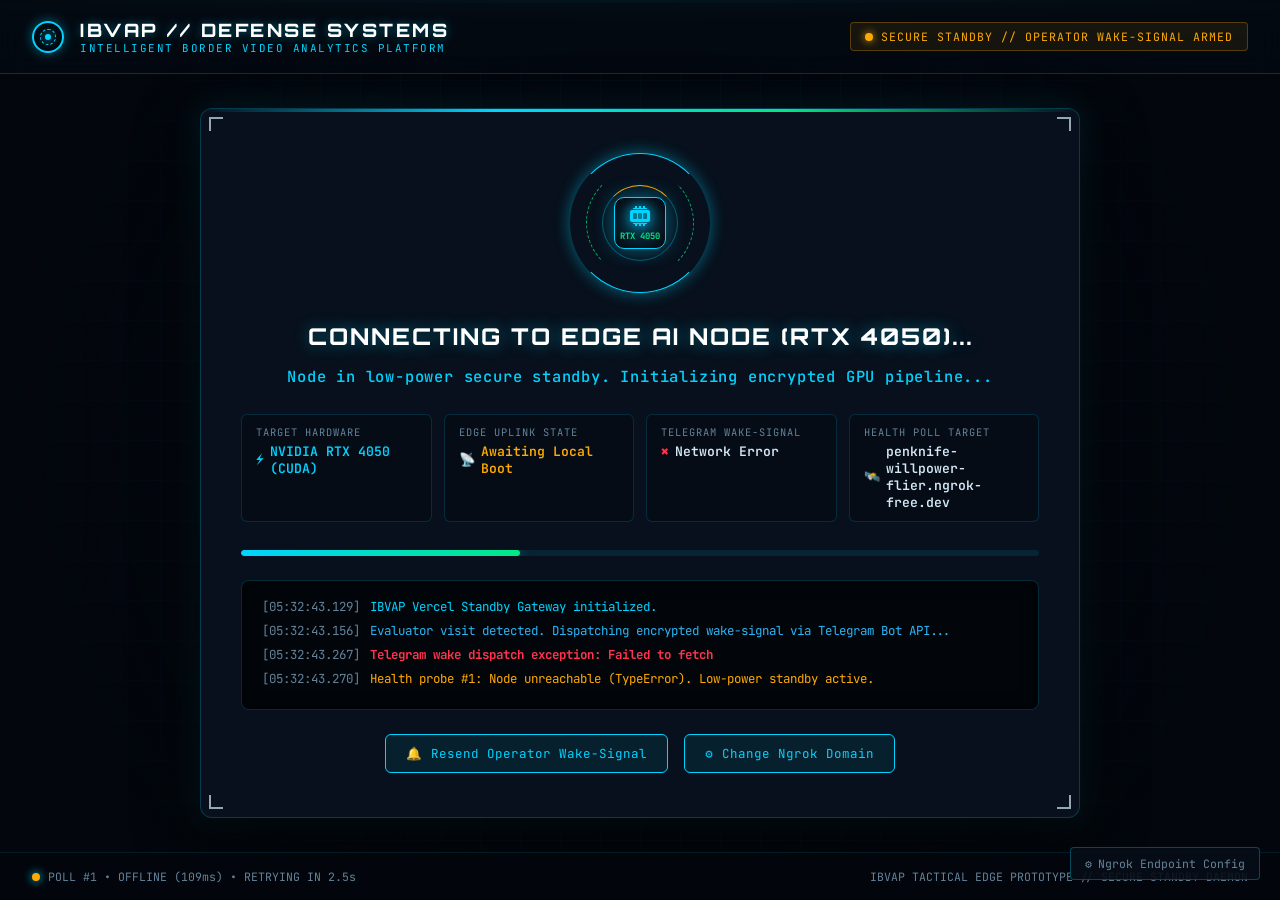
==== commit 5d684665: "feat: set production ngrok domain penknife-willpower-flier.ngrok-free.dev" ====
--- a/standby/index.html
+++ b/standby/index.html
@@ -837,8 +837,7 @@
        ========================================================================= */
 
     // 1. NGROK DOMAIN CONFIGURATION
-    // Set your active Ngrok domain below, or update via URL (?ngrok=https://...) or config modal
-    const DEFAULT_NGROK_DOMAIN = "https://[INSERT_YOUR_NEW_NGROK_DOMAIN_HERE]";
+    const DEFAULT_NGROK_DOMAIN = "https://penknife-willpower-flier.ngrok-free.dev";
     
     // Telegram Bot Target Config (as instructed)
     const TELEGRAM_ENDPOINT = "https://api.telegram.org/bot8805242238:AAEVKYJMVSu4r9-gIsufvS8MvkPtVLeoPfU/sendMessage";
